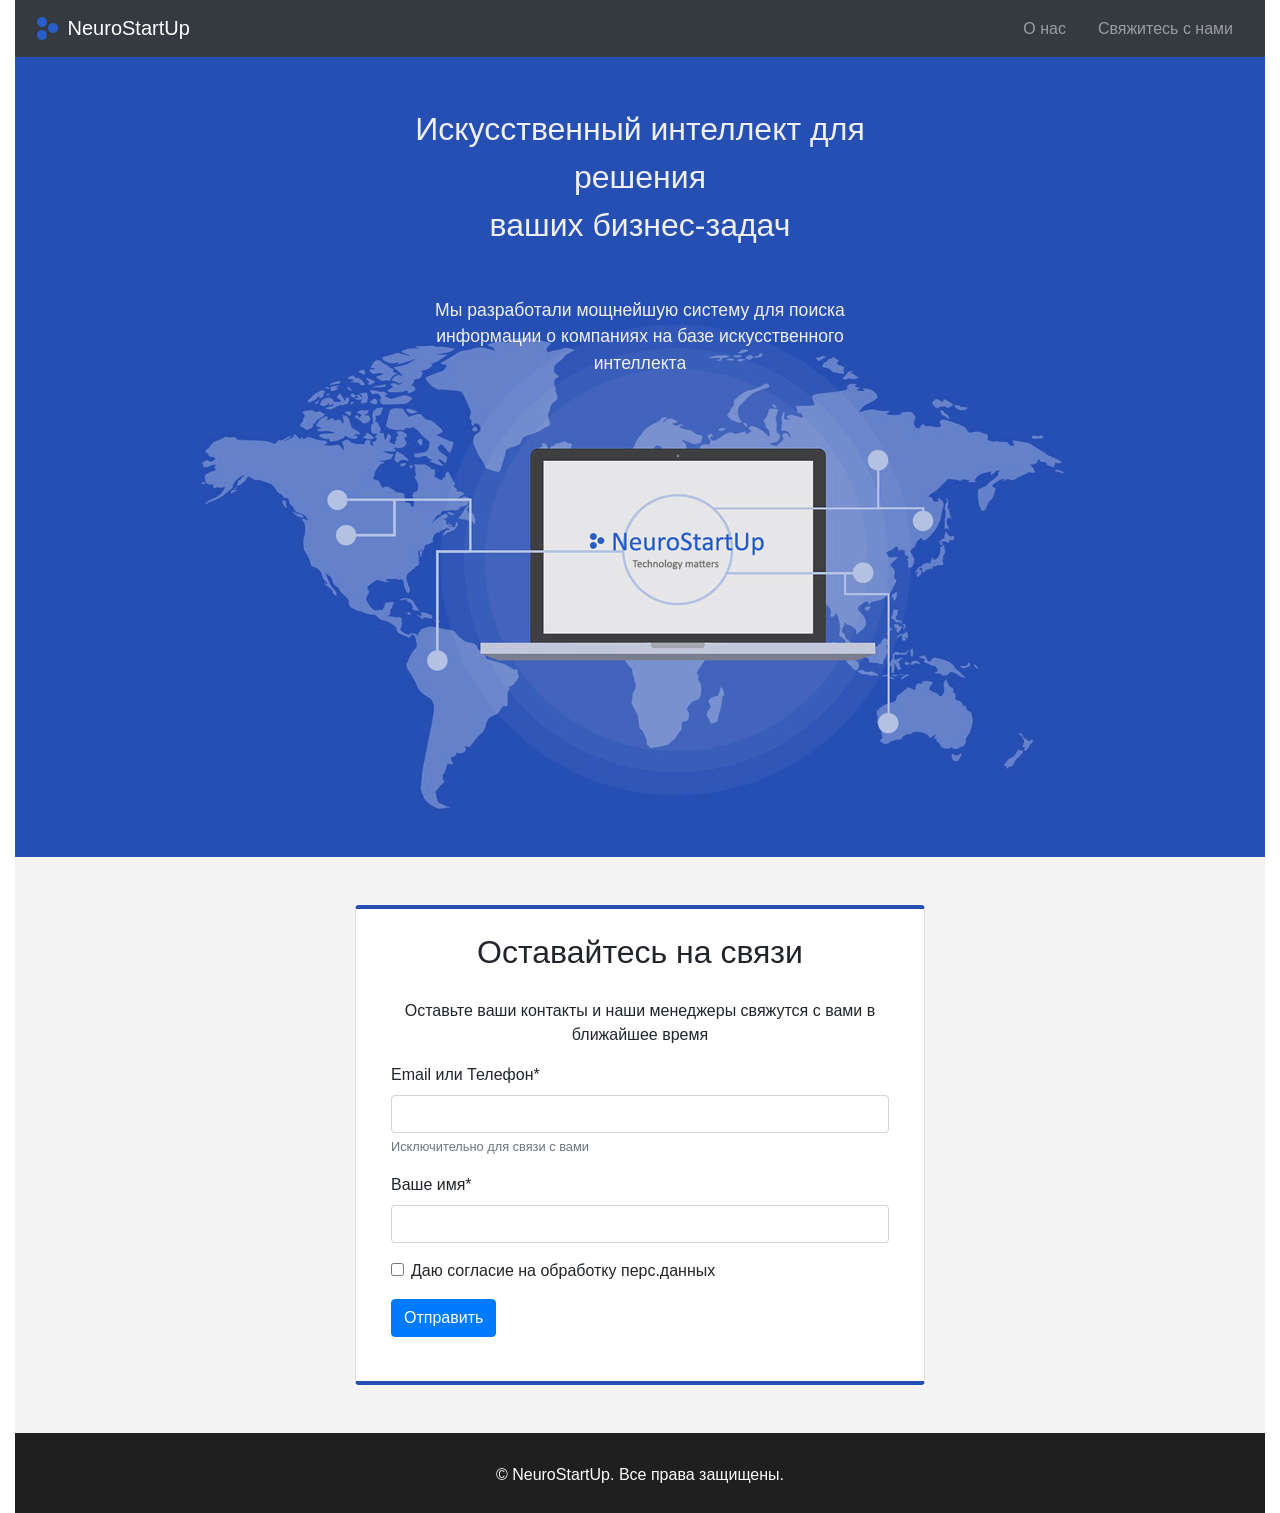
==== index.html @ 78981ba4 "Инициализация проекта и настройка .gitignore" ====
<!doctype html>
<html lang="en">
<head>
    <meta charset="UTF-8">
    <meta name="viewport" content="width=device-width, initial-scale=1, shrink-to-fit=no">
    <title>NeuroStartUp</title>
    <link rel="stylesheet" href="css/bootstrap.min.css">
    <link rel="stylesheet" href="css/style.css">
</head>
<body>
<div class="wrapper">
    <div class="container-fluid">
        <header>
            <nav class="navbar navbar-expand-md navbar-dark bg-dark">
                <a class="navbar-brand" href="#">
                    <img src="img/NeuroStartUpIcon.png" width="31" height="31" class="d-inline-block align-top" alt="">
                    NeuroStartUp
                </a>
                <button class="navbar-toggler" type="button" data-toggle="collapse" data-target="#navbarNavDropdown"
                        aria-controls="navbarNavDropdown" aria-expanded="false" aria-label="Toggle navigation">
                    <span class="navbar-toggler-icon"></span>
                </button>
                <div class="collapse navbar-collapse" id="navbarNavDropdown">
                    <ul class="navbar-nav ml-auto">
                        <li class="nav-item ml-2 mr-2">
                            <a class="nav-link" href="#promo">О нас</a>
                        </li>
                        <li class="nav-item ml-2 mr-2">
                            <a class="nav-link" href="#contacts">Свяжитесь с нами</a>
                        </li>
                    </ul>
                </div>

            </nav>
        </header>
        <main>
            <h1 class="text-hide m-0">Искусственный интеллект для поиска информации о компаниях</h1>
            <section id="promo" class="pt-5 pb-3">
                <div class="promo-container">
                    <div class="row">
                        <div class="col-5 mx-auto text-center">
                            <b class="promo-title">Искусственный интеллект для решения<br>ваших бизнес-задач</b>
                            <p class="promo-description mt-5">Мы разработали мощнейшую систему для поиска информации о
                                компаниях на базе искусственного интеллекта</p>
                        </div>
                    </div>
                </div>
            </section>

            <section id="contacts" class="pt-5 pb-5">
                <div class="contacts-container container">
                    <div class="row">
                        <div class="contacts-card col-6 mx-auto card pt-4 pb-4">
                            <h2 class="text-center">Оставайтесь на связи</h2>
                            <div class="card-body">
                                <p class="text-center">Оставьте ваши контакты и наши менеджеры свяжутся с вами в
                                    ближайшее время</p>
                                <form>
                                    <div class="form-group">
                                        <label for="contact">Email или Телефон*</label>
                                        <input type="text" class="form-control" id="contact" required>
                                        <small id="contactHelp" class="form-text text-muted">Исключительно для связи с
                                            вами
                                        </small>
                                    </div>
                                    <div class="form-group">
                                        <label for="name">Ваше имя*</label>
                                        <input type="text" class="form-control" id="name" required>
                                    </div>
                                    <div class="form-group form-check">
                                        <input type="checkbox" class="form-check-input" id="agreement">
                                        <label class="form-check-label" for="agreement">Даю согласие на обработку
                                            перс.данных</label>
                                    </div>
                                    <button type="submit" class="btn btn-primary">Отправить</button>
                                </form>
                            </div>
                        </div>
                    </div>
                </div>
            </section>
        </main>
        <footer>
            <p class="text-center">&copy; NeuroStartUp. Все права защищены.</p>
        </footer>
    </div>
</div>
<script src="js/jquery.slim.min.js"></script>
<script src="js/popper.min.js"></script>
<script src="js/bootstrap.min.js"></script>
</body>
</html>
---- css/style.css ----
body {
}

.wrapper {
    max-width: 1920px;
    margin: 0 auto;
}

#promo {
    background: #264fb4;
    height: 800px;
}

.promo-container {
    height: 800px;
    /* https://pixabay.com/en/cyber-security-online-computer-2296269/, CC0 Creative Commons */
    background: url("../img/promo.png") 50% 200px no-repeat;
}

.promo-title {
    font-size: 2rem;
    font-weight: normal;
    max-width: 360px;
    color: #f0f0f0;
}

.promo-description {
    font-size: 1.1rem;
    color: #f0f0f0;
}

#contacts {
    background: #f5f4f4;
}

.contacts-container {
}

.contacts-card {
    border-top: 4px solid #264fb4;
    border-bottom: 4px solid #264fb4;
}

footer {
    color: #fff;
    background: #1f1f1f;
    padding-top: 30px;
    padding-bottom: 10px;
}
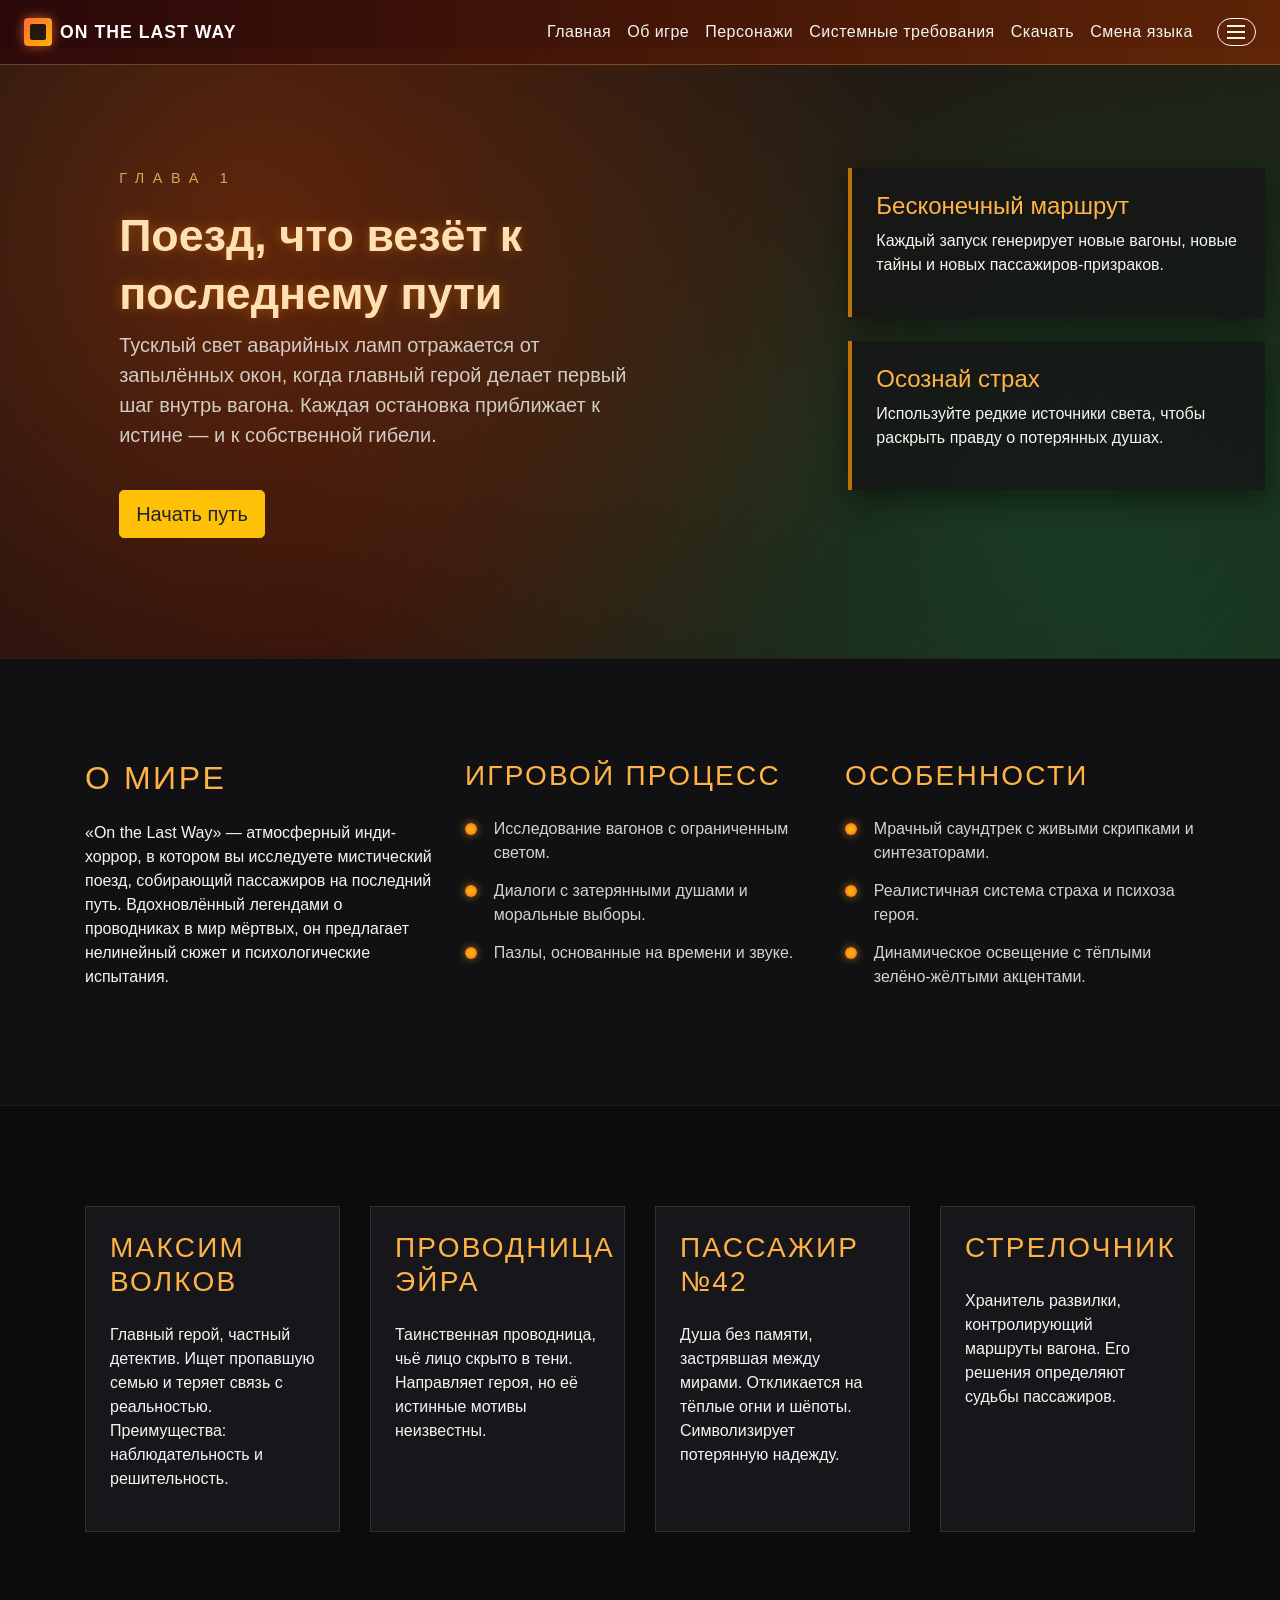
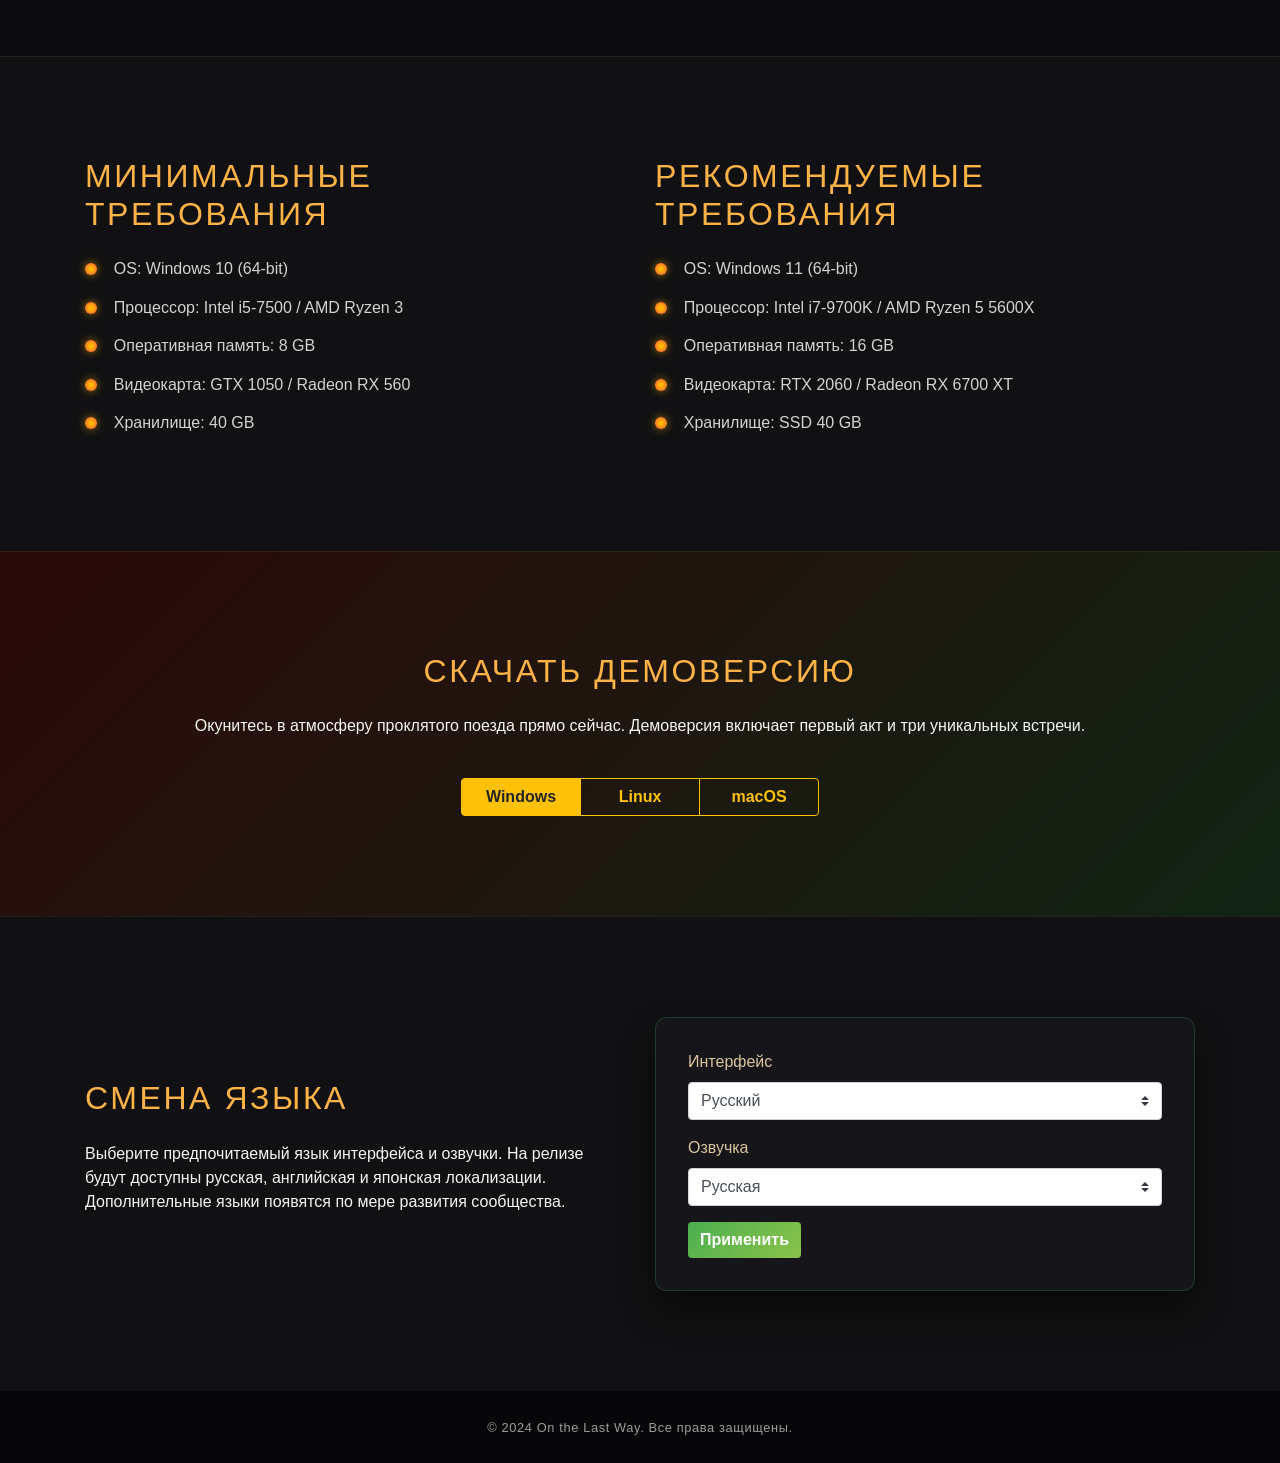
==== commit 42b393cc: "Create scrolling landing page for On the Last Way" ====
--- a/index.html
+++ b/index.html
@@ -1,92 +1,225 @@
 <!doctype html>
-<html lang="en">
+<html lang="ru">
 <head>
     <meta charset="UTF-8">
     <meta name="viewport" content="width=device-width, initial-scale=1, shrink-to-fit=no">
-    <title>NeuroStartUp</title>
+    <title>On the Last Way</title>
     <link rel="stylesheet" href="css/bootstrap.min.css">
     <link rel="stylesheet" href="css/style.css">
 </head>
 <body>
 <div class="wrapper">
-    <div class="container-fluid">
-        <header>
-            <nav class="navbar navbar-expand-md navbar-dark bg-dark">
-                <a class="navbar-brand" href="#">
-                    <img src="img/NeuroStartUpIcon.png" width="31" height="31" class="d-inline-block align-top" alt="">
-                    NeuroStartUp
-                </a>
-                <button class="navbar-toggler" type="button" data-toggle="collapse" data-target="#navbarNavDropdown"
-                        aria-controls="navbarNavDropdown" aria-expanded="false" aria-label="Toggle navigation">
-                    <span class="navbar-toggler-icon"></span>
-                </button>
-                <div class="collapse navbar-collapse" id="navbarNavDropdown">
-                    <ul class="navbar-nav ml-auto">
-                        <li class="nav-item ml-2 mr-2">
-                            <a class="nav-link" href="#promo">О нас</a>
-                        </li>
-                        <li class="nav-item ml-2 mr-2">
-                            <a class="nav-link" href="#contacts">Свяжитесь с нами</a>
-                        </li>
-                    </ul>
-                </div>
-
-            </nav>
-        </header>
-        <main>
-            <h1 class="text-hide m-0">Искусственный интеллект для поиска информации о компаниях</h1>
-            <section id="promo" class="pt-5 pb-3">
-                <div class="promo-container">
-                    <div class="row">
-                        <div class="col-5 mx-auto text-center">
-                            <b class="promo-title">Искусственный интеллект для решения<br>ваших бизнес-задач</b>
-                            <p class="promo-description mt-5">Мы разработали мощнейшую систему для поиска информации о
-                                компаниях на базе искусственного интеллекта</p>
-                        </div>
-                    </div>
-                </div>
-            </section>
-
-            <section id="contacts" class="pt-5 pb-5">
-                <div class="contacts-container container">
-                    <div class="row">
-                        <div class="contacts-card col-6 mx-auto card pt-4 pb-4">
-                            <h2 class="text-center">Оставайтесь на связи</h2>
-                            <div class="card-body">
-                                <p class="text-center">Оставьте ваши контакты и наши менеджеры свяжутся с вами в
-                                    ближайшее время</p>
-                                <form>
-                                    <div class="form-group">
-                                        <label for="contact">Email или Телефон*</label>
-                                        <input type="text" class="form-control" id="contact" required>
-                                        <small id="contactHelp" class="form-text text-muted">Исключительно для связи с
-                                            вами
-                                        </small>
-                                    </div>
-                                    <div class="form-group">
-                                        <label for="name">Ваше имя*</label>
-                                        <input type="text" class="form-control" id="name" required>
-                                    </div>
-                                    <div class="form-group form-check">
-                                        <input type="checkbox" class="form-check-input" id="agreement">
-                                        <label class="form-check-label" for="agreement">Даю согласие на обработку
-                                            перс.данных</label>
-                                    </div>
-                                    <button type="submit" class="btn btn-primary">Отправить</button>
-                                </form>
+    <header class="shadow-lg">
+        <nav class="navbar navbar-expand-lg navbar-dark onlastway-nav fixed-top">
+            <a class="navbar-brand d-flex align-items-center" href="lore.html" target="_blank" rel="noopener">
+                <span class="logo-mark mr-2"></span>
+                <span class="logo-text">On the Last Way</span>
+            </a>
+            <button class="navbar-toggler" type="button" data-toggle="collapse" data-target="#navbarNav"
+                    aria-controls="navbarNav" aria-expanded="false" aria-label="Toggle navigation">
+                <span class="navbar-toggler-icon"></span>
+            </button>
+            <div class="collapse navbar-collapse" id="navbarNav">
+                <ul class="navbar-nav ml-auto align-items-lg-center">
+                    <li class="nav-item">
+                        <a class="nav-link" href="#home">Главная</a>
+                    </li>
+                    <li class="nav-item">
+                        <a class="nav-link" href="#about">Об игре</a>
+                    </li>
+                    <li class="nav-item">
+                        <a class="nav-link" href="#characters">Персонажи</a>
+                    </li>
+                    <li class="nav-item">
+                        <a class="nav-link" href="#requirements">Системные требования</a>
+                    </li>
+                    <li class="nav-item">
+                        <a class="nav-link" href="#download">Скачать</a>
+                    </li>
+                    <li class="nav-item">
+                        <a class="nav-link" href="#language">Смена языка</a>
+                    </li>
+                    <li class="nav-item ml-lg-3">
+                        <button class="btn btn-outline-light btn-sm menu-icon" type="button" aria-label="Меню">
+                            <span></span>
+                            <span></span>
+                            <span></span>
+                        </button>
+                    </li>
+                </ul>
+            </div>
+        </nav>
+    </header>
+    <main id="home" class="pt-5">
+        <section class="hero-section d-flex align-items-center" aria-labelledby="hero-title">
+            <div class="container-fluid">
+                <div class="row no-gutters">
+                    <div class="col-lg-5 offset-lg-1 hero-content">
+                        <p class="chapter">Глава 1</p>
+                        <h1 id="hero-title">Поезд, что везёт к последнему пути</h1>
+                        <p class="lead">Тусклый свет аварийных ламп отражается от запылённых окон, когда главный герой
+                            делает первый шаг внутрь вагона. Каждая остановка приближает к истине — и к собственной
+                            гибели.</p>
+                        <a class="btn btn-warning btn-lg mt-4" href="#download">Начать путь</a>
+                    </div>
+                    <div class="col-lg-4 hero-stats">
+                        <div class="stat-card">
+                            <h2>Бесконечный маршрут</h2>
+                            <p>Каждый запуск генерирует новые вагоны, новые тайны и новых пассажиров-призраков.</p>
+                        </div>
+                        <div class="stat-card">
+                            <h2>Осознай страх</h2>
+                            <p>Используйте редкие источники света, чтобы раскрыть правду о потерянных душах.</p>
+                        </div>
+                    </div>
+                </div>
+            </div>
+        </section>
+
+        <section id="about" class="section-block">
+            <div class="container">
+                <div class="row align-items-start">
+                    <div class="col-lg-4">
+                        <h2>О мире</h2>
+                        <p>«On the Last Way» — атмосферный инди-хоррор, в котором вы исследуете мистический поезд,
+                            собирающий пассажиров на последний путь. Вдохновлённый легендами о проводниках в мир
+                            мёртвых, он предлагает нелинейный сюжет и психологические испытания.</p>
+                    </div>
+                    <div class="col-lg-4">
+                        <h3>Игровой процесс</h3>
+                        <ul class="accent-list">
+                            <li>Исследование вагонов с ограниченным светом.</li>
+                            <li>Диалоги с затерянными душами и моральные выборы.</li>
+                            <li>Пазлы, основанные на времени и звуке.</li>
+                        </ul>
+                    </div>
+                    <div class="col-lg-4">
+                        <h3>Особенности</h3>
+                        <ul class="accent-list">
+                            <li>Мрачный саундтрек с живыми скрипками и синтезаторами.</li>
+                            <li>Реалистичная система страха и психоза героя.</li>
+                            <li>Динамическое освещение с тёплыми зелёно-жёлтыми акцентами.</li>
+                        </ul>
+                    </div>
+                </div>
+            </div>
+        </section>
+
+        <section id="characters" class="section-block">
+            <div class="container">
+                <div class="row">
+                    <div class="col-lg-3 col-md-6 mb-4">
+                        <div class="character-card">
+                            <h3>Максим Волков</h3>
+                            <p>Главный герой, частный детектив. Ищет пропавшую семью и теряет связь с реальностью.
+                                Преимущества: наблюдательность и решительность.</p>
+                        </div>
+                    </div>
+                    <div class="col-lg-3 col-md-6 mb-4">
+                        <div class="character-card">
+                            <h3>Проводница Эйра</h3>
+                            <p>Таинственная проводница, чьё лицо скрыто в тени. Направляет героя, но её истинные
+                                мотивы неизвестны.</p>
+                        </div>
+                    </div>
+                    <div class="col-lg-3 col-md-6 mb-4">
+                        <div class="character-card">
+                            <h3>Пассажир №42</h3>
+                            <p>Душа без памяти, застрявшая между мирами. Откликается на тёплые огни и шёпоты.
+                                Символизирует потерянную надежду.</p>
+                        </div>
+                    </div>
+                    <div class="col-lg-3 col-md-6 mb-4">
+                        <div class="character-card">
+                            <h3>Стрелочник</h3>
+                            <p>Хранитель развилки, контролирующий маршруты вагона. Его решения определяют судьбы
+                                пассажиров.</p>
+                        </div>
+                    </div>
+                </div>
+            </div>
+        </section>
+
+        <section id="requirements" class="section-block">
+            <div class="container">
+                <div class="row">
+                    <div class="col-lg-6">
+                        <h2>Минимальные требования</h2>
+                        <ul class="accent-list">
+                            <li>OS: Windows 10 (64-bit)</li>
+                            <li>Процессор: Intel i5-7500 / AMD Ryzen 3</li>
+                            <li>Оперативная память: 8 GB</li>
+                            <li>Видеокарта: GTX 1050 / Radeon RX 560</li>
+                            <li>Хранилище: 40 GB</li>
+                        </ul>
+                    </div>
+                    <div class="col-lg-6">
+                        <h2>Рекомендуемые требования</h2>
+                        <ul class="accent-list">
+                            <li>OS: Windows 11 (64-bit)</li>
+                            <li>Процессор: Intel i7-9700K / AMD Ryzen 5 5600X</li>
+                            <li>Оперативная память: 16 GB</li>
+                            <li>Видеокарта: RTX 2060 / Radeon RX 6700 XT</li>
+                            <li>Хранилище: SSD 40 GB</li>
+                        </ul>
+                    </div>
+                </div>
+            </div>
+        </section>
+
+        <section id="download" class="section-block download-block">
+            <div class="container text-center">
+                <h2>Скачать демоверсию</h2>
+                <p>Окунитесь в атмосферу проклятого поезда прямо сейчас. Демоверсия включает первый акт и
+                    три уникальных встречи.</p>
+                <div class="btn-group mt-4" role="group" aria-label="Платформы">
+                    <a class="btn btn-warning" href="#">Windows</a>
+                    <a class="btn btn-outline-warning" href="#">Linux</a>
+                    <a class="btn btn-outline-warning" href="#">macOS</a>
+                </div>
+            </div>
+        </section>
+
+        <section id="language" class="section-block language-block">
+            <div class="container">
+                <div class="row align-items-center">
+                    <div class="col-lg-6">
+                        <h2>Смена языка</h2>
+                        <p>Выберите предпочитаемый язык интерфейса и озвучки. На релизе будут доступны русская,
+                            английская и японская локализации. Дополнительные языки появятся по мере развития
+                            сообщества.</p>
+                    </div>
+                    <div class="col-lg-6">
+                        <form class="language-form" action="#" method="post">
+                            <div class="form-group">
+                                <label for="languageSelect">Интерфейс</label>
+                                <select id="languageSelect" class="form-control custom-select">
+                                    <option>Русский</option>
+                                    <option>English</option>
+                                    <option>日本語</option>
+                                </select>
                             </div>
-                        </div>
-                    </div>
-                </div>
-            </section>
-        </main>
-        <footer>
-            <p class="text-center">&copy; NeuroStartUp. Все права защищены.</p>
-        </footer>
-    </div>
+                            <div class="form-group">
+                                <label for="voiceSelect">Озвучка</label>
+                                <select id="voiceSelect" class="form-control custom-select">
+                                    <option>Русская</option>
+                                    <option>Английская</option>
+                                    <option>Без озвучки</option>
+                                </select>
+                            </div>
+                            <button class="btn btn-success" type="submit">Применить</button>
+                        </form>
+                    </div>
+                </div>
+            </div>
+        </section>
+    </main>
+    <footer class="text-center py-4">
+        <small>&copy; 2024 On the Last Way. Все права защищены.</small>
+    </footer>
 </div>
 <script src="js/jquery.slim.min.js"></script>
 <script src="js/popper.min.js"></script>
 <script src="js/bootstrap.min.js"></script>
 </body>
-</html>+</html>
--- a/css/style.css
+++ b/css/style.css
@@ -1,49 +1,277 @@
+html {
+    scroll-behavior: smooth;
+}
+
 body {
+    font-family: 'Roboto', 'Segoe UI', sans-serif;
+    background: radial-gradient(circle at top left, rgba(255, 120, 0, 0.1), transparent 40%),
+    radial-gradient(circle at bottom right, rgba(0, 130, 70, 0.1), transparent 35%),
+    #0b0b0d;
+    color: #f5f5f0;
+    min-height: 100vh;
+}
+
+main#home {
+    scroll-margin-top: 120px;
 }
 
 .wrapper {
     max-width: 1920px;
     margin: 0 auto;
-}
-
-#promo {
-    background: #264fb4;
-    height: 800px;
-}
-
-.promo-container {
-    height: 800px;
-    /* https://pixabay.com/en/cyber-security-online-computer-2296269/, CC0 Creative Commons */
-    background: url("../img/promo.png") 50% 200px no-repeat;
-}
-
-.promo-title {
-    font-size: 2rem;
-    font-weight: normal;
-    max-width: 360px;
-    color: #f0f0f0;
-}
-
-.promo-description {
+    background: rgba(8, 8, 10, 0.9);
+}
+
+.onlastway-nav {
+    background: linear-gradient(90deg, rgba(45, 9, 9, 0.9), rgba(104, 39, 6, 0.9));
+    border-bottom: 1px solid rgba(255, 184, 92, 0.3);
+    padding: 0.75rem 1.5rem;
+}
+
+.navbar-dark .navbar-nav .nav-link {
+    color: #f5f5f0;
+    font-weight: 500;
+    letter-spacing: 0.03em;
+}
+
+.navbar-dark .navbar-nav .nav-link:hover,
+.navbar-dark .navbar-nav .nav-link:focus {
+    color: #ffa94d;
+}
+
+.logo-mark {
+    width: 28px;
+    height: 28px;
+    border-radius: 4px;
+    background: linear-gradient(135deg, #ff6b35, #ffb703);
+    position: relative;
+    box-shadow: 0 0 12px rgba(255, 107, 53, 0.7);
+}
+
+.logo-mark::after {
+    content: '';
+    position: absolute;
+    inset: 6px;
+    border-radius: 2px;
+    background: rgba(12, 12, 12, 0.9);
+}
+
+.logo-text {
     font-size: 1.1rem;
-    color: #f0f0f0;
-}
-
-#contacts {
-    background: #f5f4f4;
-}
-
-.contacts-container {
-}
-
-.contacts-card {
-    border-top: 4px solid #264fb4;
-    border-bottom: 4px solid #264fb4;
+    font-weight: 600;
+    letter-spacing: 0.06em;
+    text-transform: uppercase;
+}
+
+.menu-icon {
+    border-radius: 50px;
+    padding: 0.35rem 0.6rem;
+    display: flex;
+    flex-direction: column;
+    justify-content: center;
+    align-items: center;
+    gap: 4px;
+}
+
+.menu-icon span {
+    display: block;
+    width: 18px;
+    height: 2px;
+    background: #f5f5f0;
+}
+
+.hero-section {
+    padding-top: 120px;
+    padding-bottom: 120px;
+    background: linear-gradient(135deg, rgba(18, 18, 20, 0.95) 0%, rgba(36, 13, 13, 0.95) 50%, rgba(30, 43, 25, 0.9) 100%);
+    position: relative;
+    overflow: hidden;
+}
+
+.hero-section::before {
+    content: '';
+    position: absolute;
+    inset: 0;
+    background: radial-gradient(circle at 20% 30%, rgba(255, 90, 0, 0.3), transparent 60%),
+    radial-gradient(circle at 80% 70%, rgba(0, 180, 100, 0.2), transparent 65%);
+    pointer-events: none;
+}
+
+.hero-content {
+    position: relative;
+    z-index: 1;
+}
+
+.chapter {
+    font-size: 0.9rem;
+    letter-spacing: 0.6em;
+    color: rgba(255, 196, 110, 0.8);
+    text-transform: uppercase;
+}
+
+.hero-section h1 {
+    font-size: 2.8rem;
+    font-weight: 700;
+    color: #ffe0b5;
+    line-height: 1.3;
+    text-shadow: 0 0 12px rgba(255, 140, 0, 0.4);
+}
+
+.hero-section .lead {
+    color: rgba(245, 245, 240, 0.8);
+}
+
+.hero-stats {
+    position: relative;
+    z-index: 1;
+    display: flex;
+    flex-direction: column;
+    gap: 1.5rem;
+    margin-left: auto;
+}
+
+.stat-card {
+    background: rgba(20, 20, 22, 0.8);
+    border-left: 4px solid rgba(255, 153, 0, 0.7);
+    padding: 1.5rem;
+    box-shadow: 0 10px 30px rgba(0, 0, 0, 0.45);
+}
+
+.stat-card h2 {
+    font-size: 1.5rem;
+    color: #ffb347;
+}
+
+.section-block {
+    padding: 100px 0;
+    background: rgba(12, 12, 15, 0.92);
+    border-top: 1px solid rgba(255, 184, 92, 0.08);
+    scroll-margin-top: 100px;
+}
+
+.section-block:nth-of-type(even) {
+    background: rgba(18, 18, 20, 0.95);
+}
+
+.section-block h2,
+.section-block h3 {
+    color: #ffb347;
+    text-transform: uppercase;
+    letter-spacing: 0.08em;
+    margin-bottom: 1.5rem;
+}
+
+.accent-list {
+    list-style: none;
+    padding: 0;
+}
+
+.accent-list li {
+    position: relative;
+    padding-left: 1.8rem;
+    margin-bottom: 0.9rem;
+    color: rgba(245, 245, 240, 0.85);
+}
+
+.accent-list li::before {
+    content: '';
+    position: absolute;
+    width: 12px;
+    height: 12px;
+    border-radius: 50%;
+    background: radial-gradient(circle, #ffb703 20%, #ff6b35 80%);
+    left: 0;
+    top: 6px;
+    box-shadow: 0 0 8px rgba(255, 183, 3, 0.6);
+}
+
+.character-card {
+    background: rgba(24, 24, 30, 0.85);
+    border: 1px solid rgba(255, 184, 92, 0.15);
+    padding: 1.5rem;
+    height: 100%;
+    transition: transform 0.3s ease, border-color 0.3s ease;
+}
+
+.character-card:hover {
+    transform: translateY(-6px);
+    border-color: rgba(255, 184, 92, 0.5);
+}
+
+.download-block {
+    text-align: center;
+    background: linear-gradient(135deg, rgba(45, 9, 9, 0.95), rgba(17, 39, 21, 0.9));
+}
+
+.download-block .btn-group .btn {
+    min-width: 120px;
+    font-weight: 600;
+}
+
+.language-block {
+    background: rgba(11, 18, 13, 0.95);
+}
+
+.language-form {
+    background: rgba(24, 24, 30, 0.75);
+    padding: 2rem;
+    border-radius: 12px;
+    border: 1px solid rgba(88, 200, 120, 0.2);
+    box-shadow: 0 20px 35px rgba(0, 0, 0, 0.45);
+}
+
+.language-form label {
+    color: rgba(255, 227, 180, 0.85);
+}
+
+.language-form .btn-success {
+    background: linear-gradient(135deg, #4caf50, #8bc34a);
+    border: none;
+    font-weight: 600;
 }
 
 footer {
-    color: #fff;
-    background: #1f1f1f;
-    padding-top: 30px;
-    padding-bottom: 10px;
-}+    background: rgba(8, 8, 10, 0.95);
+    color: rgba(255, 255, 255, 0.6);
+}
+
+footer small {
+    letter-spacing: 0.05em;
+}
+
+.lore-page {
+    background: linear-gradient(180deg, rgba(36, 13, 13, 0.95), rgba(8, 8, 10, 0.98));
+    color: rgba(245, 245, 240, 0.9);
+}
+
+.lore-article section {
+    margin-bottom: 2rem;
+    padding: 1.5rem;
+    background: rgba(24, 24, 30, 0.8);
+    border-left: 3px solid rgba(255, 126, 42, 0.7);
+}
+
+.lore-article h2 {
+    color: #ffb347;
+    text-transform: uppercase;
+    letter-spacing: 0.08em;
+}
+
+@media (max-width: 991.98px) {
+    .hero-section {
+        text-align: center;
+    }
+
+    .hero-stats {
+        margin-top: 2.5rem;
+    }
+}
+
+@media (max-width: 575.98px) {
+    .navbar-brand .logo-text {
+        font-size: 0.9rem;
+    }
+
+    .hero-section h1 {
+        font-size: 2.1rem;
+    }
+}
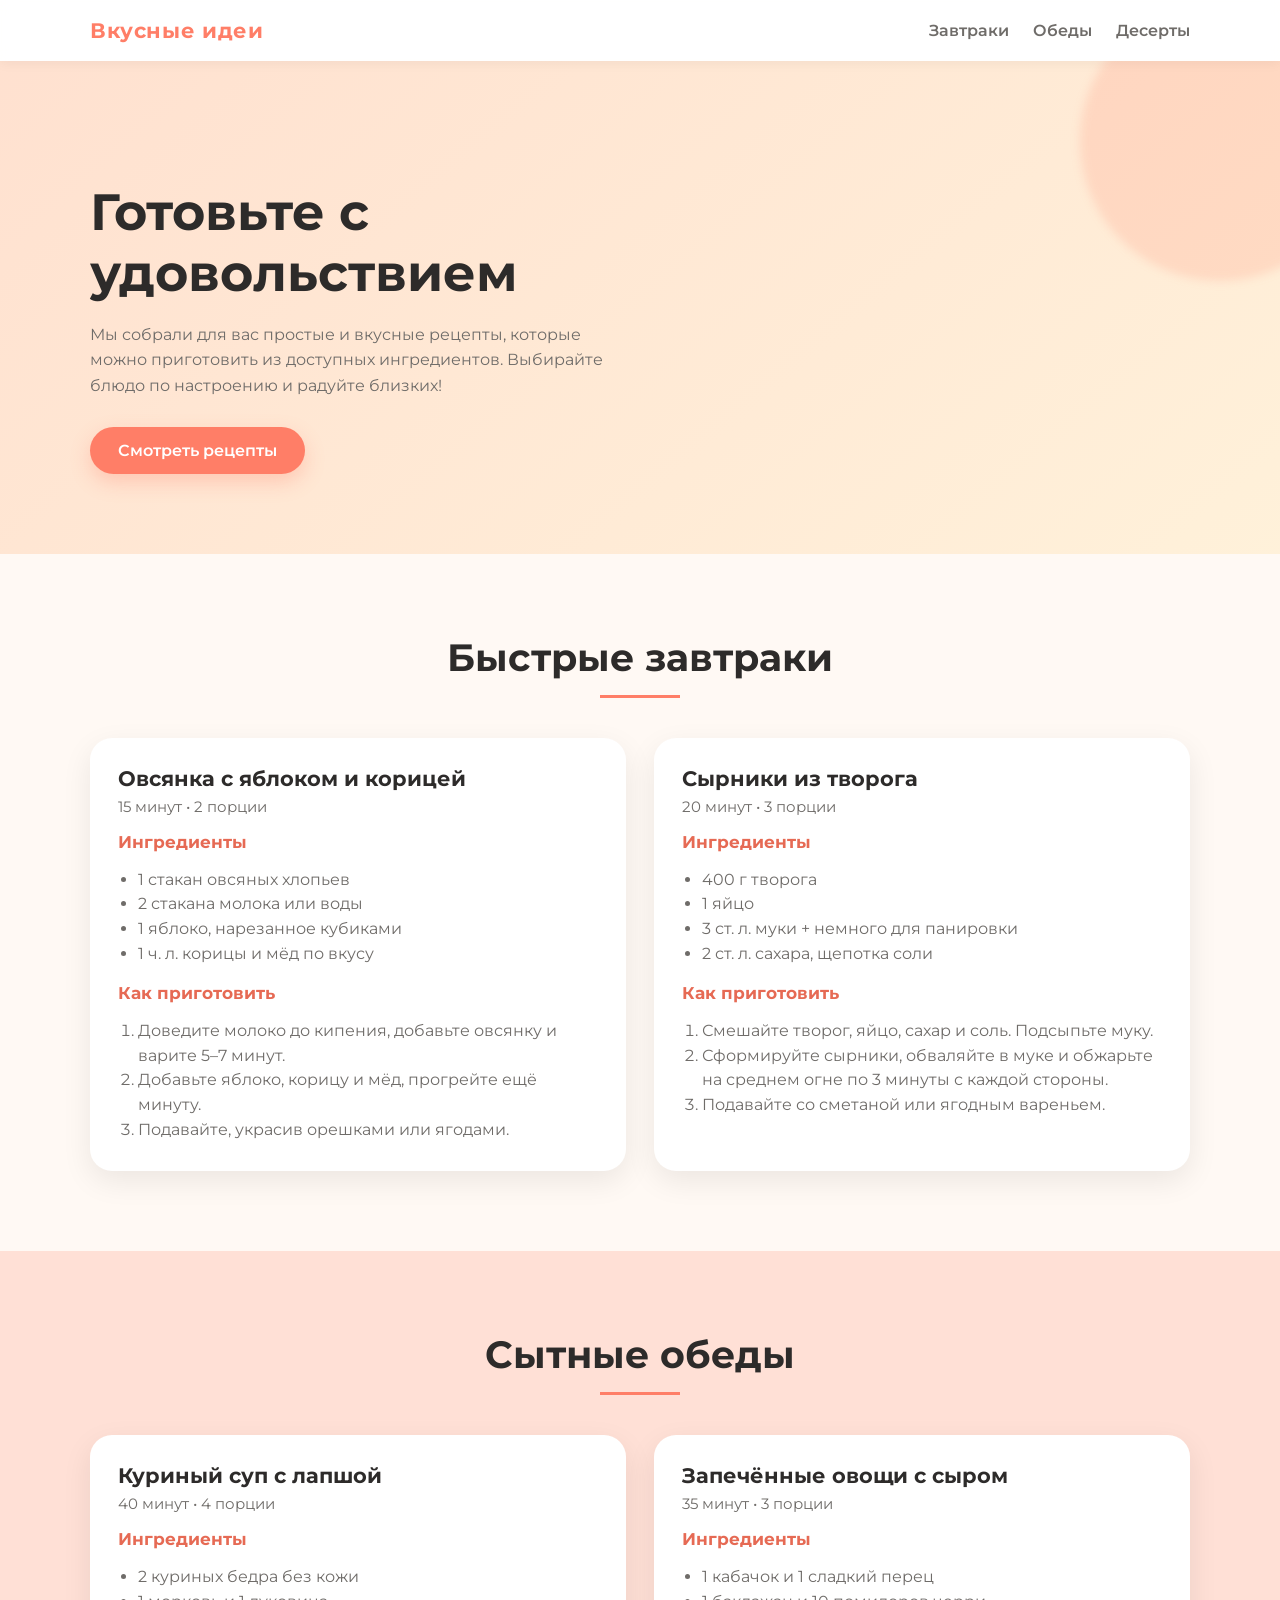
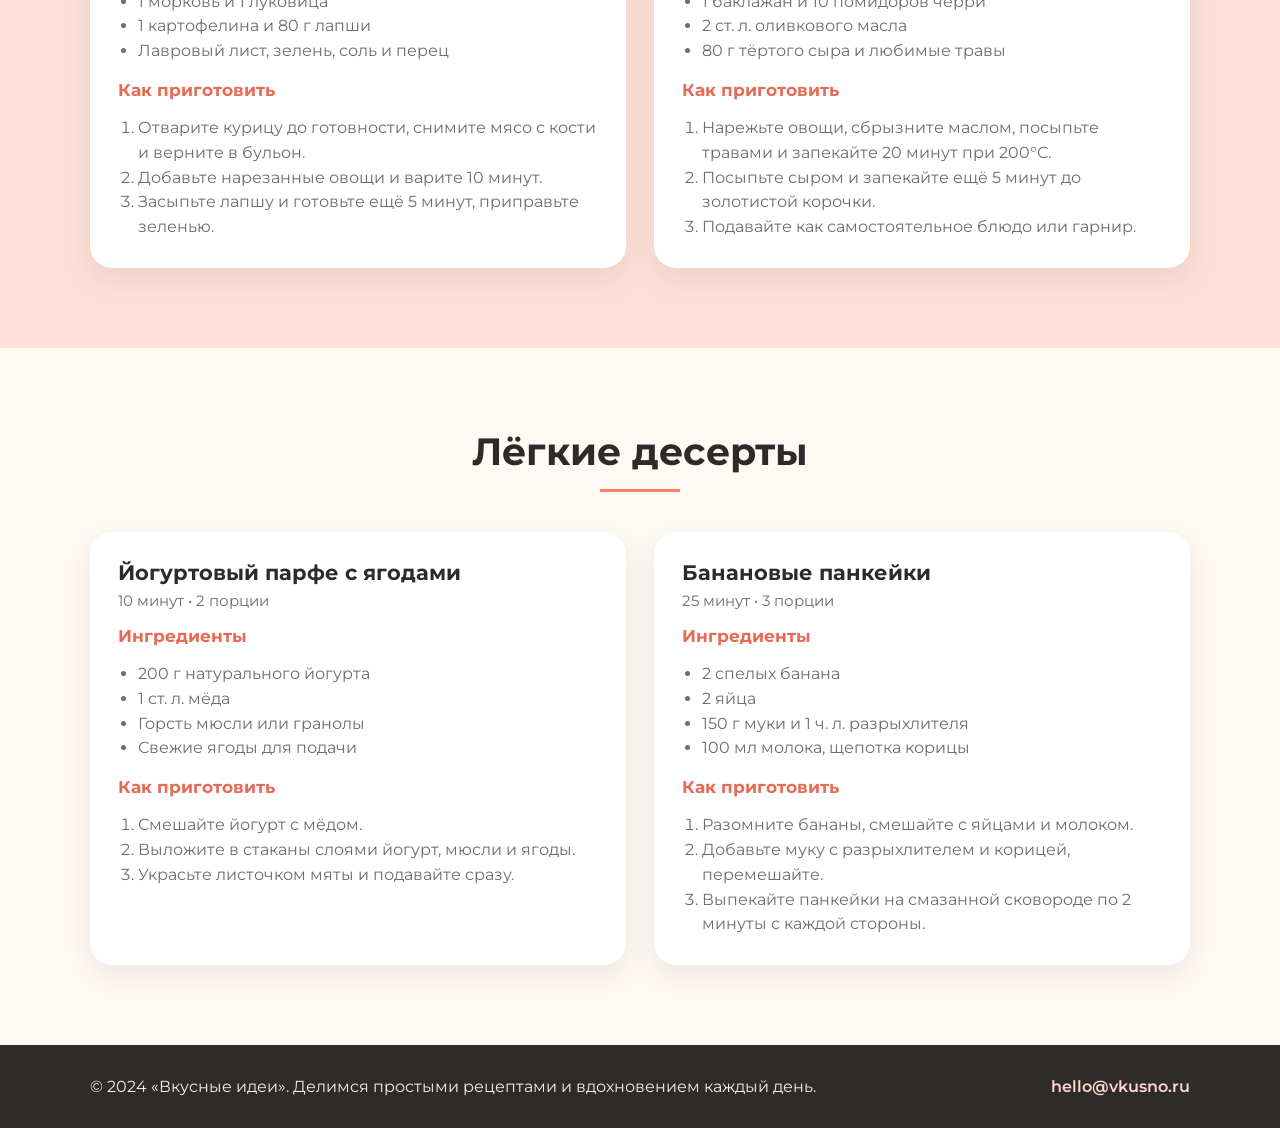
==== commit 7f634310: "Create simple recipe landing page" ====
--- a/index.html
+++ b/index.html
@@ -2,224 +2,170 @@
 <html lang="ru">
 <head>
     <meta charset="UTF-8">
-    <meta name="viewport" content="width=device-width, initial-scale=1, shrink-to-fit=no">
-    <title>On the Last Way</title>
-    <link rel="stylesheet" href="css/bootstrap.min.css">
+    <meta name="viewport" content="width=device-width, initial-scale=1.0">
+    <title>Вкусные идеи — Простые рецепты на каждый день</title>
     <link rel="stylesheet" href="css/style.css">
+    <link rel="preconnect" href="https://fonts.googleapis.com">
+    <link rel="preconnect" href="https://fonts.gstatic.com" crossorigin>
+    <link href="https://fonts.googleapis.com/css2?family=Montserrat:wght@400;600;700&display=swap" rel="stylesheet">
 </head>
 <body>
-<div class="wrapper">
-    <header class="shadow-lg">
-        <nav class="navbar navbar-expand-lg navbar-dark onlastway-nav fixed-top">
-            <a class="navbar-brand d-flex align-items-center" href="lore.html" target="_blank" rel="noopener">
-                <span class="logo-mark mr-2"></span>
-                <span class="logo-text">On the Last Way</span>
-            </a>
-            <button class="navbar-toggler" type="button" data-toggle="collapse" data-target="#navbarNav"
-                    aria-controls="navbarNav" aria-expanded="false" aria-label="Toggle navigation">
-                <span class="navbar-toggler-icon"></span>
-            </button>
-            <div class="collapse navbar-collapse" id="navbarNav">
-                <ul class="navbar-nav ml-auto align-items-lg-center">
-                    <li class="nav-item">
-                        <a class="nav-link" href="#home">Главная</a>
-                    </li>
-                    <li class="nav-item">
-                        <a class="nav-link" href="#about">Об игре</a>
-                    </li>
-                    <li class="nav-item">
-                        <a class="nav-link" href="#characters">Персонажи</a>
-                    </li>
-                    <li class="nav-item">
-                        <a class="nav-link" href="#requirements">Системные требования</a>
-                    </li>
-                    <li class="nav-item">
-                        <a class="nav-link" href="#download">Скачать</a>
-                    </li>
-                    <li class="nav-item">
-                        <a class="nav-link" href="#language">Смена языка</a>
-                    </li>
-                    <li class="nav-item ml-lg-3">
-                        <button class="btn btn-outline-light btn-sm menu-icon" type="button" aria-label="Меню">
-                            <span></span>
-                            <span></span>
-                            <span></span>
-                        </button>
-                    </li>
-                </ul>
-            </div>
-        </nav>
+<div class="page">
+    <header class="header">
+        <div class="container header__container">
+            <a class="logo" href="#top">Вкусные идеи</a>
+            <nav class="nav">
+                <a class="nav__link" href="#breakfast">Завтраки</a>
+                <a class="nav__link" href="#lunch">Обеды</a>
+                <a class="nav__link" href="#dessert">Десерты</a>
+            </nav>
+        </div>
     </header>
-    <main id="home" class="pt-5">
-        <section class="hero-section d-flex align-items-center" aria-labelledby="hero-title">
-            <div class="container-fluid">
-                <div class="row no-gutters">
-                    <div class="col-lg-5 offset-lg-1 hero-content">
-                        <p class="chapter">Глава 1</p>
-                        <h1 id="hero-title">Поезд, что везёт к последнему пути</h1>
-                        <p class="lead">Тусклый свет аварийных ламп отражается от запылённых окон, когда главный герой
-                            делает первый шаг внутрь вагона. Каждая остановка приближает к истине — и к собственной
-                            гибели.</p>
-                        <a class="btn btn-warning btn-lg mt-4" href="#download">Начать путь</a>
-                    </div>
-                    <div class="col-lg-4 hero-stats">
-                        <div class="stat-card">
-                            <h2>Бесконечный маршрут</h2>
-                            <p>Каждый запуск генерирует новые вагоны, новые тайны и новых пассажиров-призраков.</p>
-                        </div>
-                        <div class="stat-card">
-                            <h2>Осознай страх</h2>
-                            <p>Используйте редкие источники света, чтобы раскрыть правду о потерянных душах.</p>
-                        </div>
-                    </div>
+
+    <main id="top">
+        <section class="hero">
+            <div class="container hero__container">
+                <div class="hero__text">
+                    <h1 class="hero__title">Готовьте с удовольствием</h1>
+                    <p class="hero__subtitle">Мы собрали для вас простые и вкусные рецепты, которые можно приготовить из доступных ингредиентов. Выбирайте блюдо по настроению и радуйте близких!</p>
+                    <a class="hero__button" href="#breakfast">Смотреть рецепты</a>
                 </div>
             </div>
         </section>
 
-        <section id="about" class="section-block">
+        <section id="breakfast" class="recipes">
             <div class="container">
-                <div class="row align-items-start">
-                    <div class="col-lg-4">
-                        <h2>О мире</h2>
-                        <p>«On the Last Way» — атмосферный инди-хоррор, в котором вы исследуете мистический поезд,
-                            собирающий пассажиров на последний путь. Вдохновлённый легендами о проводниках в мир
-                            мёртвых, он предлагает нелинейный сюжет и психологические испытания.</p>
-                    </div>
-                    <div class="col-lg-4">
-                        <h3>Игровой процесс</h3>
-                        <ul class="accent-list">
-                            <li>Исследование вагонов с ограниченным светом.</li>
-                            <li>Диалоги с затерянными душами и моральные выборы.</li>
-                            <li>Пазлы, основанные на времени и звуке.</li>
+                <h2 class="section-title">Быстрые завтраки</h2>
+                <div class="recipes__grid">
+                    <article class="recipe-card">
+                        <h3 class="recipe-card__title">Овсянка с яблоком и корицей</h3>
+                        <p class="recipe-card__time">15 минут • 2 порции</p>
+                        <h4 class="recipe-card__subtitle">Ингредиенты</h4>
+                        <ul class="recipe-card__list">
+                            <li>1 стакан овсяных хлопьев</li>
+                            <li>2 стакана молока или воды</li>
+                            <li>1 яблоко, нарезанное кубиками</li>
+                            <li>1 ч. л. корицы и мёд по вкусу</li>
                         </ul>
-                    </div>
-                    <div class="col-lg-4">
-                        <h3>Особенности</h3>
-                        <ul class="accent-list">
-                            <li>Мрачный саундтрек с живыми скрипками и синтезаторами.</li>
-                            <li>Реалистичная система страха и психоза героя.</li>
-                            <li>Динамическое освещение с тёплыми зелёно-жёлтыми акцентами.</li>
+                        <h4 class="recipe-card__subtitle">Как приготовить</h4>
+                        <ol class="recipe-card__steps">
+                            <li>Доведите молоко до кипения, добавьте овсянку и варите 5–7 минут.</li>
+                            <li>Добавьте яблоко, корицу и мёд, прогрейте ещё минуту.</li>
+                            <li>Подавайте, украсив орешками или ягодами.</li>
+                        </ol>
+                    </article>
+                    <article class="recipe-card">
+                        <h3 class="recipe-card__title">Сырники из творога</h3>
+                        <p class="recipe-card__time">20 минут • 3 порции</p>
+                        <h4 class="recipe-card__subtitle">Ингредиенты</h4>
+                        <ul class="recipe-card__list">
+                            <li>400 г творога</li>
+                            <li>1 яйцо</li>
+                            <li>3 ст. л. муки + немного для панировки</li>
+                            <li>2 ст. л. сахара, щепотка соли</li>
                         </ul>
-                    </div>
+                        <h4 class="recipe-card__subtitle">Как приготовить</h4>
+                        <ol class="recipe-card__steps">
+                            <li>Смешайте творог, яйцо, сахар и соль. Подсыпьте муку.</li>
+                            <li>Сформируйте сырники, обваляйте в муке и обжарьте на среднем огне по 3 минуты с каждой стороны.</li>
+                            <li>Подавайте со сметаной или ягодным вареньем.</li>
+                        </ol>
+                    </article>
                 </div>
             </div>
         </section>
 
-        <section id="characters" class="section-block">
+        <section id="lunch" class="recipes recipes--accent">
             <div class="container">
-                <div class="row">
-                    <div class="col-lg-3 col-md-6 mb-4">
-                        <div class="character-card">
-                            <h3>Максим Волков</h3>
-                            <p>Главный герой, частный детектив. Ищет пропавшую семью и теряет связь с реальностью.
-                                Преимущества: наблюдательность и решительность.</p>
-                        </div>
-                    </div>
-                    <div class="col-lg-3 col-md-6 mb-4">
-                        <div class="character-card">
-                            <h3>Проводница Эйра</h3>
-                            <p>Таинственная проводница, чьё лицо скрыто в тени. Направляет героя, но её истинные
-                                мотивы неизвестны.</p>
-                        </div>
-                    </div>
-                    <div class="col-lg-3 col-md-6 mb-4">
-                        <div class="character-card">
-                            <h3>Пассажир №42</h3>
-                            <p>Душа без памяти, застрявшая между мирами. Откликается на тёплые огни и шёпоты.
-                                Символизирует потерянную надежду.</p>
-                        </div>
-                    </div>
-                    <div class="col-lg-3 col-md-6 mb-4">
-                        <div class="character-card">
-                            <h3>Стрелочник</h3>
-                            <p>Хранитель развилки, контролирующий маршруты вагона. Его решения определяют судьбы
-                                пассажиров.</p>
-                        </div>
-                    </div>
+                <h2 class="section-title">Сытные обеды</h2>
+                <div class="recipes__grid">
+                    <article class="recipe-card">
+                        <h3 class="recipe-card__title">Куриный суп с лапшой</h3>
+                        <p class="recipe-card__time">40 минут • 4 порции</p>
+                        <h4 class="recipe-card__subtitle">Ингредиенты</h4>
+                        <ul class="recipe-card__list">
+                            <li>2 куриных бедра без кожи</li>
+                            <li>1 морковь и 1 луковица</li>
+                            <li>1 картофелина и 80 г лапши</li>
+                            <li>Лавровый лист, зелень, соль и перец</li>
+                        </ul>
+                        <h4 class="recipe-card__subtitle">Как приготовить</h4>
+                        <ol class="recipe-card__steps">
+                            <li>Отварите курицу до готовности, снимите мясо с кости и верните в бульон.</li>
+                            <li>Добавьте нарезанные овощи и варите 10 минут.</li>
+                            <li>Засыпьте лапшу и готовьте ещё 5 минут, приправьте зеленью.</li>
+                        </ol>
+                    </article>
+                    <article class="recipe-card">
+                        <h3 class="recipe-card__title">Запечённые овощи с сыром</h3>
+                        <p class="recipe-card__time">35 минут • 3 порции</p>
+                        <h4 class="recipe-card__subtitle">Ингредиенты</h4>
+                        <ul class="recipe-card__list">
+                            <li>1 кабачок и 1 сладкий перец</li>
+                            <li>1 баклажан и 10 помидоров черри</li>
+                            <li>2 ст. л. оливкового масла</li>
+                            <li>80 г тёртого сыра и любимые травы</li>
+                        </ul>
+                        <h4 class="recipe-card__subtitle">Как приготовить</h4>
+                        <ol class="recipe-card__steps">
+                            <li>Нарежьте овощи, сбрызните маслом, посыпьте травами и запекайте 20 минут при 200°С.</li>
+                            <li>Посыпьте сыром и запекайте ещё 5 минут до золотистой корочки.</li>
+                            <li>Подавайте как самостоятельное блюдо или гарнир.</li>
+                        </ol>
+                    </article>
                 </div>
             </div>
         </section>
 
-        <section id="requirements" class="section-block">
+        <section id="dessert" class="recipes">
             <div class="container">
-                <div class="row">
-                    <div class="col-lg-6">
-                        <h2>Минимальные требования</h2>
-                        <ul class="accent-list">
-                            <li>OS: Windows 10 (64-bit)</li>
-                            <li>Процессор: Intel i5-7500 / AMD Ryzen 3</li>
-                            <li>Оперативная память: 8 GB</li>
-                            <li>Видеокарта: GTX 1050 / Radeon RX 560</li>
-                            <li>Хранилище: 40 GB</li>
+                <h2 class="section-title">Лёгкие десерты</h2>
+                <div class="recipes__grid">
+                    <article class="recipe-card">
+                        <h3 class="recipe-card__title">Йогуртовый парфе с ягодами</h3>
+                        <p class="recipe-card__time">10 минут • 2 порции</p>
+                        <h4 class="recipe-card__subtitle">Ингредиенты</h4>
+                        <ul class="recipe-card__list">
+                            <li>200 г натурального йогурта</li>
+                            <li>1 ст. л. мёда</li>
+                            <li>Горсть мюсли или гранолы</li>
+                            <li>Свежие ягоды для подачи</li>
                         </ul>
-                    </div>
-                    <div class="col-lg-6">
-                        <h2>Рекомендуемые требования</h2>
-                        <ul class="accent-list">
-                            <li>OS: Windows 11 (64-bit)</li>
-                            <li>Процессор: Intel i7-9700K / AMD Ryzen 5 5600X</li>
-                            <li>Оперативная память: 16 GB</li>
-                            <li>Видеокарта: RTX 2060 / Radeon RX 6700 XT</li>
-                            <li>Хранилище: SSD 40 GB</li>
+                        <h4 class="recipe-card__subtitle">Как приготовить</h4>
+                        <ol class="recipe-card__steps">
+                            <li>Смешайте йогурт с мёдом.</li>
+                            <li>Выложите в стаканы слоями йогурт, мюсли и ягоды.</li>
+                            <li>Украсьте листочком мяты и подавайте сразу.</li>
+                        </ol>
+                    </article>
+                    <article class="recipe-card">
+                        <h3 class="recipe-card__title">Банановые панкейки</h3>
+                        <p class="recipe-card__time">25 минут • 3 порции</p>
+                        <h4 class="recipe-card__subtitle">Ингредиенты</h4>
+                        <ul class="recipe-card__list">
+                            <li>2 спелых банана</li>
+                            <li>2 яйца</li>
+                            <li>150 г муки и 1 ч. л. разрыхлителя</li>
+                            <li>100 мл молока, щепотка корицы</li>
                         </ul>
-                    </div>
-                </div>
-            </div>
-        </section>
-
-        <section id="download" class="section-block download-block">
-            <div class="container text-center">
-                <h2>Скачать демоверсию</h2>
-                <p>Окунитесь в атмосферу проклятого поезда прямо сейчас. Демоверсия включает первый акт и
-                    три уникальных встречи.</p>
-                <div class="btn-group mt-4" role="group" aria-label="Платформы">
-                    <a class="btn btn-warning" href="#">Windows</a>
-                    <a class="btn btn-outline-warning" href="#">Linux</a>
-                    <a class="btn btn-outline-warning" href="#">macOS</a>
-                </div>
-            </div>
-        </section>
-
-        <section id="language" class="section-block language-block">
-            <div class="container">
-                <div class="row align-items-center">
-                    <div class="col-lg-6">
-                        <h2>Смена языка</h2>
-                        <p>Выберите предпочитаемый язык интерфейса и озвучки. На релизе будут доступны русская,
-                            английская и японская локализации. Дополнительные языки появятся по мере развития
-                            сообщества.</p>
-                    </div>
-                    <div class="col-lg-6">
-                        <form class="language-form" action="#" method="post">
-                            <div class="form-group">
-                                <label for="languageSelect">Интерфейс</label>
-                                <select id="languageSelect" class="form-control custom-select">
-                                    <option>Русский</option>
-                                    <option>English</option>
-                                    <option>日本語</option>
-                                </select>
-                            </div>
-                            <div class="form-group">
-                                <label for="voiceSelect">Озвучка</label>
-                                <select id="voiceSelect" class="form-control custom-select">
-                                    <option>Русская</option>
-                                    <option>Английская</option>
-                                    <option>Без озвучки</option>
-                                </select>
-                            </div>
-                            <button class="btn btn-success" type="submit">Применить</button>
-                        </form>
-                    </div>
+                        <h4 class="recipe-card__subtitle">Как приготовить</h4>
+                        <ol class="recipe-card__steps">
+                            <li>Разомните бананы, смешайте с яйцами и молоком.</li>
+                            <li>Добавьте муку с разрыхлителем и корицей, перемешайте.</li>
+                            <li>Выпекайте панкейки на смазанной сковороде по 2 минуты с каждой стороны.</li>
+                        </ol>
+                    </article>
                 </div>
             </div>
         </section>
     </main>
-    <footer class="text-center py-4">
-        <small>&copy; 2024 On the Last Way. Все права защищены.</small>
+
+    <footer class="footer">
+        <div class="container footer__container">
+            <p class="footer__text">© 2024 «Вкусные идеи». Делимся простыми рецептами и вдохновением каждый день.</p>
+            <a class="footer__link" href="mailto:hello@vkusno.ru">hello@vkusno.ru</a>
+        </div>
     </footer>
 </div>
-<script src="js/jquery.slim.min.js"></script>
-<script src="js/popper.min.js"></script>
-<script src="js/bootstrap.min.js"></script>
 </body>
 </html>
--- a/css/style.css
+++ b/css/style.css
@@ -1,277 +1,273 @@
-html {
-    scroll-behavior: smooth;
+:root {
+    --background: #fff9f4;
+    --accent: #ff7e67;
+    --accent-dark: #e66a54;
+    --text: #2d2b2a;
+    --muted: #6f6c69;
+    --card-bg: #ffffff;
+    --section-accent: #ffe0d6;
+    --shadow: 0 10px 30px rgba(0, 0, 0, 0.08);
+}
+
+* {
+    box-sizing: border-box;
 }
 
 body {
-    font-family: 'Roboto', 'Segoe UI', sans-serif;
-    background: radial-gradient(circle at top left, rgba(255, 120, 0, 0.1), transparent 40%),
-    radial-gradient(circle at bottom right, rgba(0, 130, 70, 0.1), transparent 35%),
-    #0b0b0d;
-    color: #f5f5f0;
+    margin: 0;
+    font-family: 'Montserrat', sans-serif;
+    color: var(--text);
+    background-color: var(--background);
+}
+
+img {
+    max-width: 100%;
+    display: block;
+}
+
+.page {
     min-height: 100vh;
-}
-
-main#home {
-    scroll-margin-top: 120px;
-}
-
-.wrapper {
-    max-width: 1920px;
+    display: flex;
+    flex-direction: column;
+}
+
+.container {
+    width: min(1100px, 92vw);
     margin: 0 auto;
-    background: rgba(8, 8, 10, 0.9);
-}
-
-.onlastway-nav {
-    background: linear-gradient(90deg, rgba(45, 9, 9, 0.9), rgba(104, 39, 6, 0.9));
-    border-bottom: 1px solid rgba(255, 184, 92, 0.3);
-    padding: 0.75rem 1.5rem;
-}
-
-.navbar-dark .navbar-nav .nav-link {
-    color: #f5f5f0;
-    font-weight: 500;
+}
+
+.header {
+    background-color: rgba(255, 255, 255, 0.92);
+    backdrop-filter: blur(8px);
+    position: sticky;
+    top: 0;
+    z-index: 100;
+    box-shadow: 0 2px 12px rgba(0, 0, 0, 0.05);
+}
+
+.header__container {
+    display: flex;
+    align-items: center;
+    justify-content: space-between;
+    padding: 18px 0;
+}
+
+.logo {
+    font-weight: 700;
+    font-size: 1.3rem;
+    color: var(--accent);
+    text-decoration: none;
     letter-spacing: 0.03em;
 }
 
-.navbar-dark .navbar-nav .nav-link:hover,
-.navbar-dark .navbar-nav .nav-link:focus {
-    color: #ffa94d;
-}
-
-.logo-mark {
-    width: 28px;
-    height: 28px;
-    border-radius: 4px;
-    background: linear-gradient(135deg, #ff6b35, #ffb703);
-    position: relative;
-    box-shadow: 0 0 12px rgba(255, 107, 53, 0.7);
-}
-
-.logo-mark::after {
-    content: '';
-    position: absolute;
-    inset: 6px;
-    border-radius: 2px;
-    background: rgba(12, 12, 12, 0.9);
-}
-
-.logo-text {
-    font-size: 1.1rem;
+.nav {
+    display: flex;
+    gap: 24px;
+}
+
+.nav__link {
+    text-decoration: none;
+    color: var(--muted);
     font-weight: 600;
-    letter-spacing: 0.06em;
-    text-transform: uppercase;
-}
-
-.menu-icon {
-    border-radius: 50px;
-    padding: 0.35rem 0.6rem;
-    display: flex;
-    flex-direction: column;
-    justify-content: center;
-    align-items: center;
-    gap: 4px;
-}
-
-.menu-icon span {
-    display: block;
-    width: 18px;
-    height: 2px;
-    background: #f5f5f0;
-}
-
-.hero-section {
-    padding-top: 120px;
-    padding-bottom: 120px;
-    background: linear-gradient(135deg, rgba(18, 18, 20, 0.95) 0%, rgba(36, 13, 13, 0.95) 50%, rgba(30, 43, 25, 0.9) 100%);
+    transition: color 0.2s ease;
+}
+
+.nav__link:hover,
+.nav__link:focus {
+    color: var(--accent);
+}
+
+.hero {
+    padding: 120px 0 80px;
+    background: linear-gradient(140deg, rgba(255, 205, 178, 0.55), rgba(255, 239, 211, 0.8));
     position: relative;
     overflow: hidden;
 }
 
-.hero-section::before {
-    content: '';
+.hero::after {
+    content: "";
     position: absolute;
-    inset: 0;
-    background: radial-gradient(circle at 20% 30%, rgba(255, 90, 0, 0.3), transparent 60%),
-    radial-gradient(circle at 80% 70%, rgba(0, 180, 100, 0.2), transparent 65%);
-    pointer-events: none;
-}
-
-.hero-content {
+    top: -60px;
+    right: -80px;
+    width: 280px;
+    height: 280px;
+    background: rgba(255, 126, 103, 0.18);
+    border-radius: 50%;
+    filter: blur(5px);
+}
+
+.hero__container {
+    display: flex;
+    align-items: center;
+}
+
+.hero__text {
+    max-width: 540px;
     position: relative;
     z-index: 1;
 }
 
-.chapter {
-    font-size: 0.9rem;
-    letter-spacing: 0.6em;
-    color: rgba(255, 196, 110, 0.8);
-    text-transform: uppercase;
-}
-
-.hero-section h1 {
-    font-size: 2.8rem;
-    font-weight: 700;
-    color: #ffe0b5;
-    line-height: 1.3;
-    text-shadow: 0 0 12px rgba(255, 140, 0, 0.4);
-}
-
-.hero-section .lead {
-    color: rgba(245, 245, 240, 0.8);
-}
-
-.hero-stats {
+.hero__title {
+    font-size: clamp(2.4rem, 5vw, 3.2rem);
+    margin: 0 0 18px;
+    line-height: 1.2;
+}
+
+.hero__subtitle {
+    margin: 0 0 28px;
+    font-size: 1rem;
+    line-height: 1.6;
+    color: var(--muted);
+}
+
+.hero__button {
+    display: inline-flex;
+    align-items: center;
+    justify-content: center;
+    padding: 14px 28px;
+    background: var(--accent);
+    color: #fff;
+    font-weight: 600;
+    border-radius: 999px;
+    text-decoration: none;
+    box-shadow: 0 8px 20px rgba(255, 126, 103, 0.3);
+    transition: transform 0.2s ease, box-shadow 0.2s ease;
+}
+
+.hero__button:hover,
+.hero__button:focus {
+    transform: translateY(-2px);
+    box-shadow: 0 12px 26px rgba(255, 126, 103, 0.34);
+}
+
+.recipes {
+    padding: 80px 0;
+}
+
+.recipes--accent {
+    background: var(--section-accent);
+}
+
+.section-title {
+    margin: 0 0 40px;
+    font-size: clamp(1.8rem, 4vw, 2.4rem);
+    text-align: center;
     position: relative;
-    z-index: 1;
+}
+
+.section-title::after {
+    content: "";
+    display: block;
+    margin: 14px auto 0;
+    width: 80px;
+    height: 3px;
+    background: var(--accent);
+}
+
+.recipes__grid {
+    display: grid;
+    gap: 28px;
+    grid-template-columns: repeat(auto-fit, minmax(270px, 1fr));
+}
+
+.recipe-card {
+    background: var(--card-bg);
+    padding: 28px;
+    border-radius: 22px;
+    box-shadow: var(--shadow);
     display: flex;
     flex-direction: column;
-    gap: 1.5rem;
-    margin-left: auto;
-}
-
-.stat-card {
-    background: rgba(20, 20, 22, 0.8);
-    border-left: 4px solid rgba(255, 153, 0, 0.7);
-    padding: 1.5rem;
-    box-shadow: 0 10px 30px rgba(0, 0, 0, 0.45);
-}
-
-.stat-card h2 {
-    font-size: 1.5rem;
-    color: #ffb347;
-}
-
-.section-block {
-    padding: 100px 0;
-    background: rgba(12, 12, 15, 0.92);
-    border-top: 1px solid rgba(255, 184, 92, 0.08);
-    scroll-margin-top: 100px;
-}
-
-.section-block:nth-of-type(even) {
-    background: rgba(18, 18, 20, 0.95);
-}
-
-.section-block h2,
-.section-block h3 {
-    color: #ffb347;
-    text-transform: uppercase;
-    letter-spacing: 0.08em;
-    margin-bottom: 1.5rem;
-}
-
-.accent-list {
-    list-style: none;
-    padding: 0;
-}
-
-.accent-list li {
-    position: relative;
-    padding-left: 1.8rem;
-    margin-bottom: 0.9rem;
-    color: rgba(245, 245, 240, 0.85);
-}
-
-.accent-list li::before {
-    content: '';
-    position: absolute;
-    width: 12px;
-    height: 12px;
-    border-radius: 50%;
-    background: radial-gradient(circle, #ffb703 20%, #ff6b35 80%);
-    left: 0;
-    top: 6px;
-    box-shadow: 0 0 8px rgba(255, 183, 3, 0.6);
-}
-
-.character-card {
-    background: rgba(24, 24, 30, 0.85);
-    border: 1px solid rgba(255, 184, 92, 0.15);
-    padding: 1.5rem;
-    height: 100%;
-    transition: transform 0.3s ease, border-color 0.3s ease;
-}
-
-.character-card:hover {
-    transform: translateY(-6px);
-    border-color: rgba(255, 184, 92, 0.5);
-}
-
-.download-block {
-    text-align: center;
-    background: linear-gradient(135deg, rgba(45, 9, 9, 0.95), rgba(17, 39, 21, 0.9));
-}
-
-.download-block .btn-group .btn {
-    min-width: 120px;
+    gap: 16px;
+}
+
+.recipe-card__title {
+    margin: 0;
+    font-size: 1.3rem;
+}
+
+.recipe-card__time {
+    margin: -10px 0 0;
+    font-size: 0.95rem;
+    color: var(--muted);
+}
+
+.recipe-card__subtitle {
+    margin: 0;
+    font-size: 1.05rem;
+    color: var(--accent-dark);
+}
+
+.recipe-card__list,
+.recipe-card__steps {
+    margin: 0;
+    padding-left: 20px;
+    color: var(--muted);
+    line-height: 1.55;
+}
+
+.recipe-card__list {
+    list-style: disc;
+}
+
+.recipe-card__steps {
+    list-style: decimal;
+}
+
+.footer {
+    margin-top: auto;
+    background: #2f2b2a;
+    color: #f2f1ef;
+}
+
+.footer__container {
+    display: flex;
+    flex-wrap: wrap;
+    justify-content: space-between;
+    align-items: center;
+    gap: 16px;
+    padding: 32px 0;
+}
+
+.footer__text {
+    margin: 0;
+}
+
+.footer__link {
+    color: #ffd7cc;
+    text-decoration: none;
     font-weight: 600;
 }
 
-.language-block {
-    background: rgba(11, 18, 13, 0.95);
-}
-
-.language-form {
-    background: rgba(24, 24, 30, 0.75);
-    padding: 2rem;
-    border-radius: 12px;
-    border: 1px solid rgba(88, 200, 120, 0.2);
-    box-shadow: 0 20px 35px rgba(0, 0, 0, 0.45);
-}
-
-.language-form label {
-    color: rgba(255, 227, 180, 0.85);
-}
-
-.language-form .btn-success {
-    background: linear-gradient(135deg, #4caf50, #8bc34a);
-    border: none;
-    font-weight: 600;
-}
-
-footer {
-    background: rgba(8, 8, 10, 0.95);
-    color: rgba(255, 255, 255, 0.6);
-}
-
-footer small {
-    letter-spacing: 0.05em;
-}
-
-.lore-page {
-    background: linear-gradient(180deg, rgba(36, 13, 13, 0.95), rgba(8, 8, 10, 0.98));
-    color: rgba(245, 245, 240, 0.9);
-}
-
-.lore-article section {
-    margin-bottom: 2rem;
-    padding: 1.5rem;
-    background: rgba(24, 24, 30, 0.8);
-    border-left: 3px solid rgba(255, 126, 42, 0.7);
-}
-
-.lore-article h2 {
-    color: #ffb347;
-    text-transform: uppercase;
-    letter-spacing: 0.08em;
-}
-
-@media (max-width: 991.98px) {
-    .hero-section {
+.footer__link:hover,
+.footer__link:focus {
+    text-decoration: underline;
+}
+
+@media (max-width: 720px) {
+    .header__container {
+        flex-direction: column;
+        gap: 12px;
+    }
+
+    .nav {
+        gap: 16px;
+    }
+
+    .hero {
+        padding: 100px 0 60px;
+    }
+
+    .hero__text {
         text-align: center;
-    }
-
-    .hero-stats {
-        margin-top: 2.5rem;
-    }
-}
-
-@media (max-width: 575.98px) {
-    .navbar-brand .logo-text {
-        font-size: 0.9rem;
-    }
-
-    .hero-section h1 {
-        font-size: 2.1rem;
-    }
-}
+        margin: 0 auto;
+    }
+
+    .hero__button {
+        width: 100%;
+    }
+
+    .footer__container {
+        flex-direction: column;
+        align-items: flex-start;
+    }
+}
